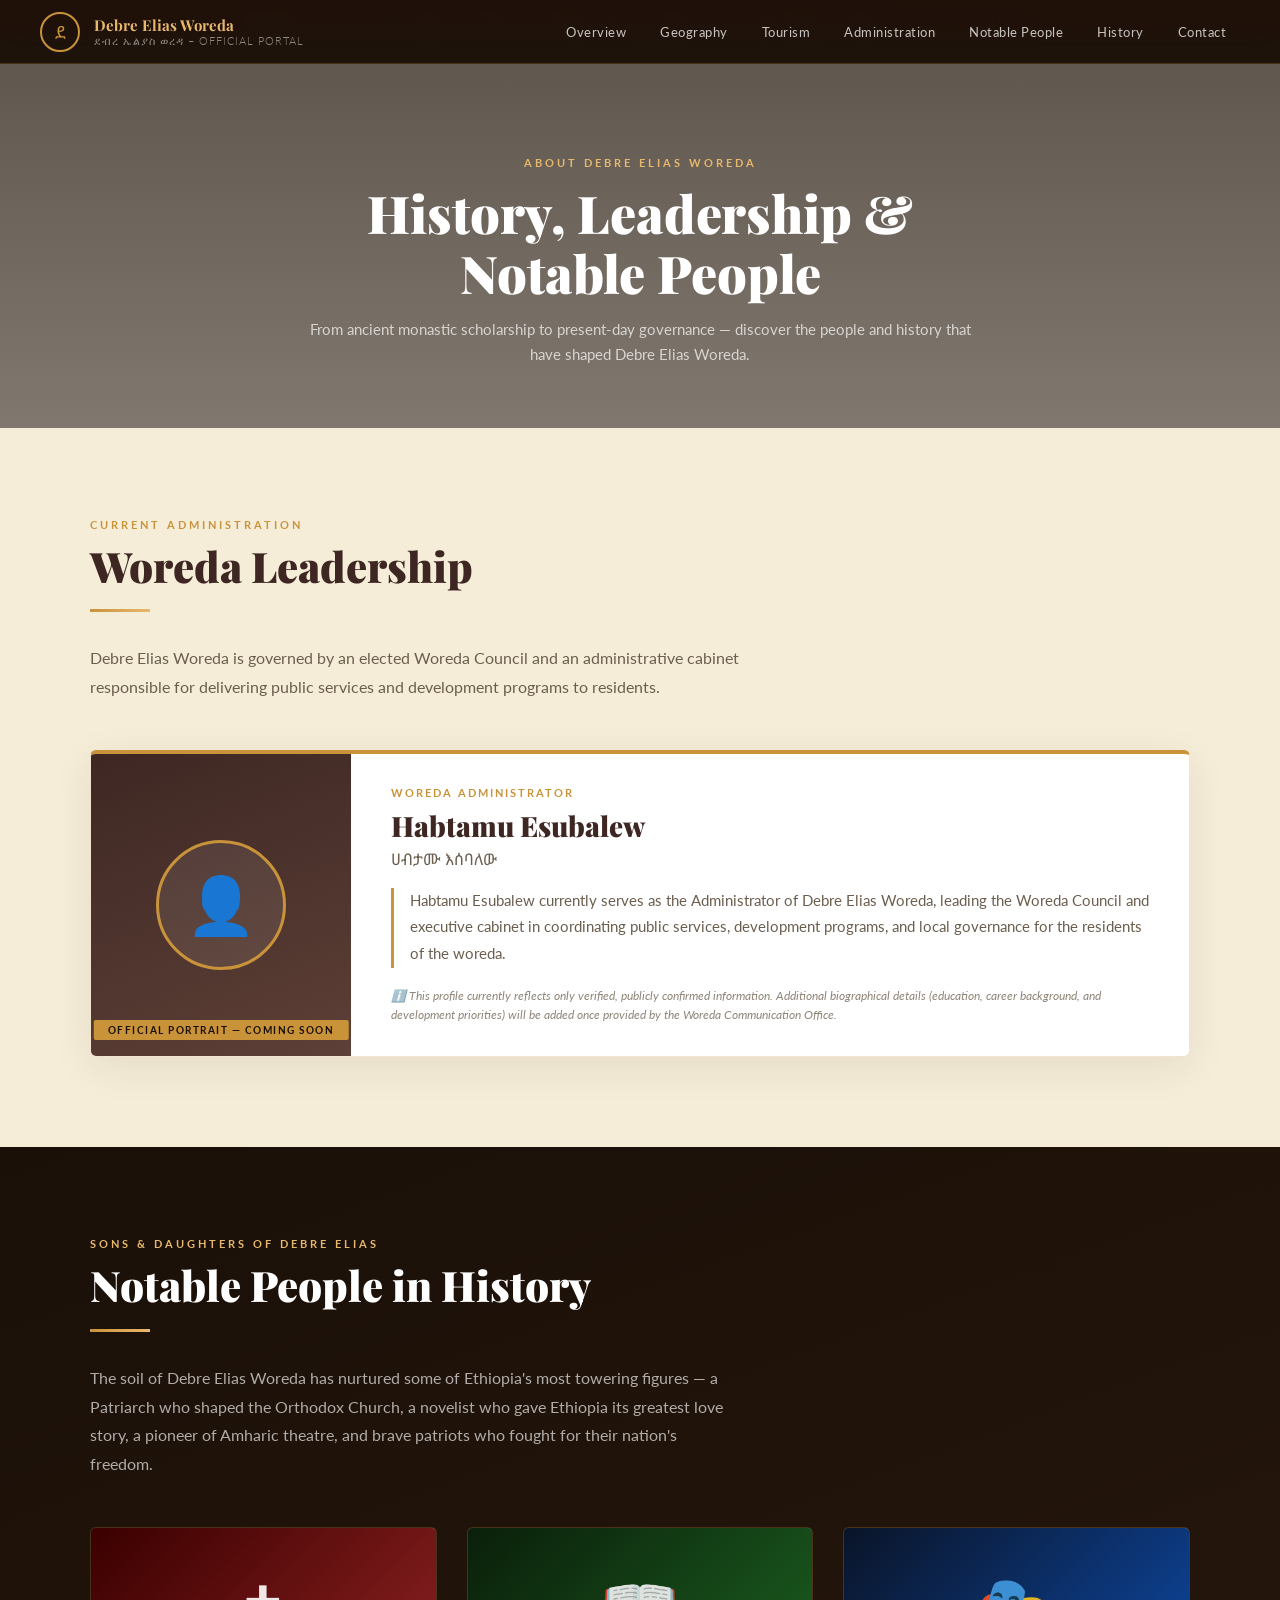
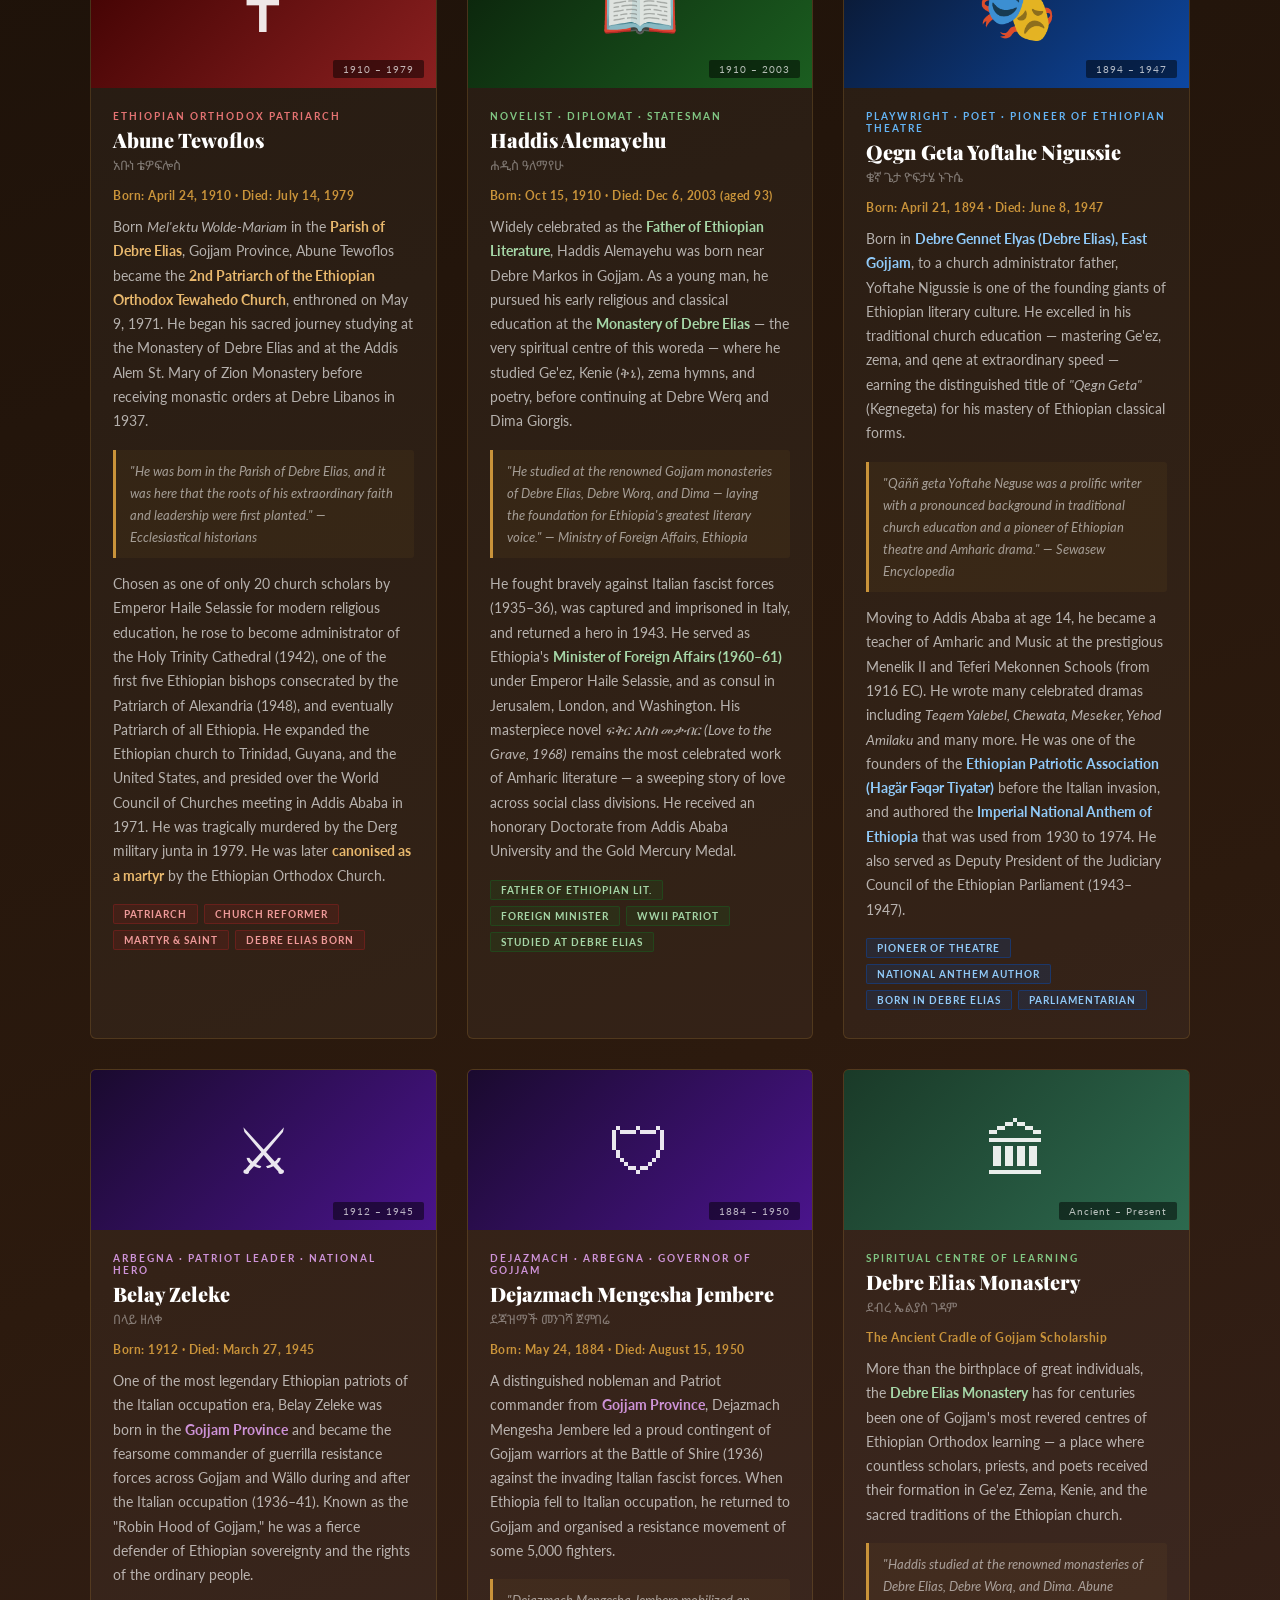
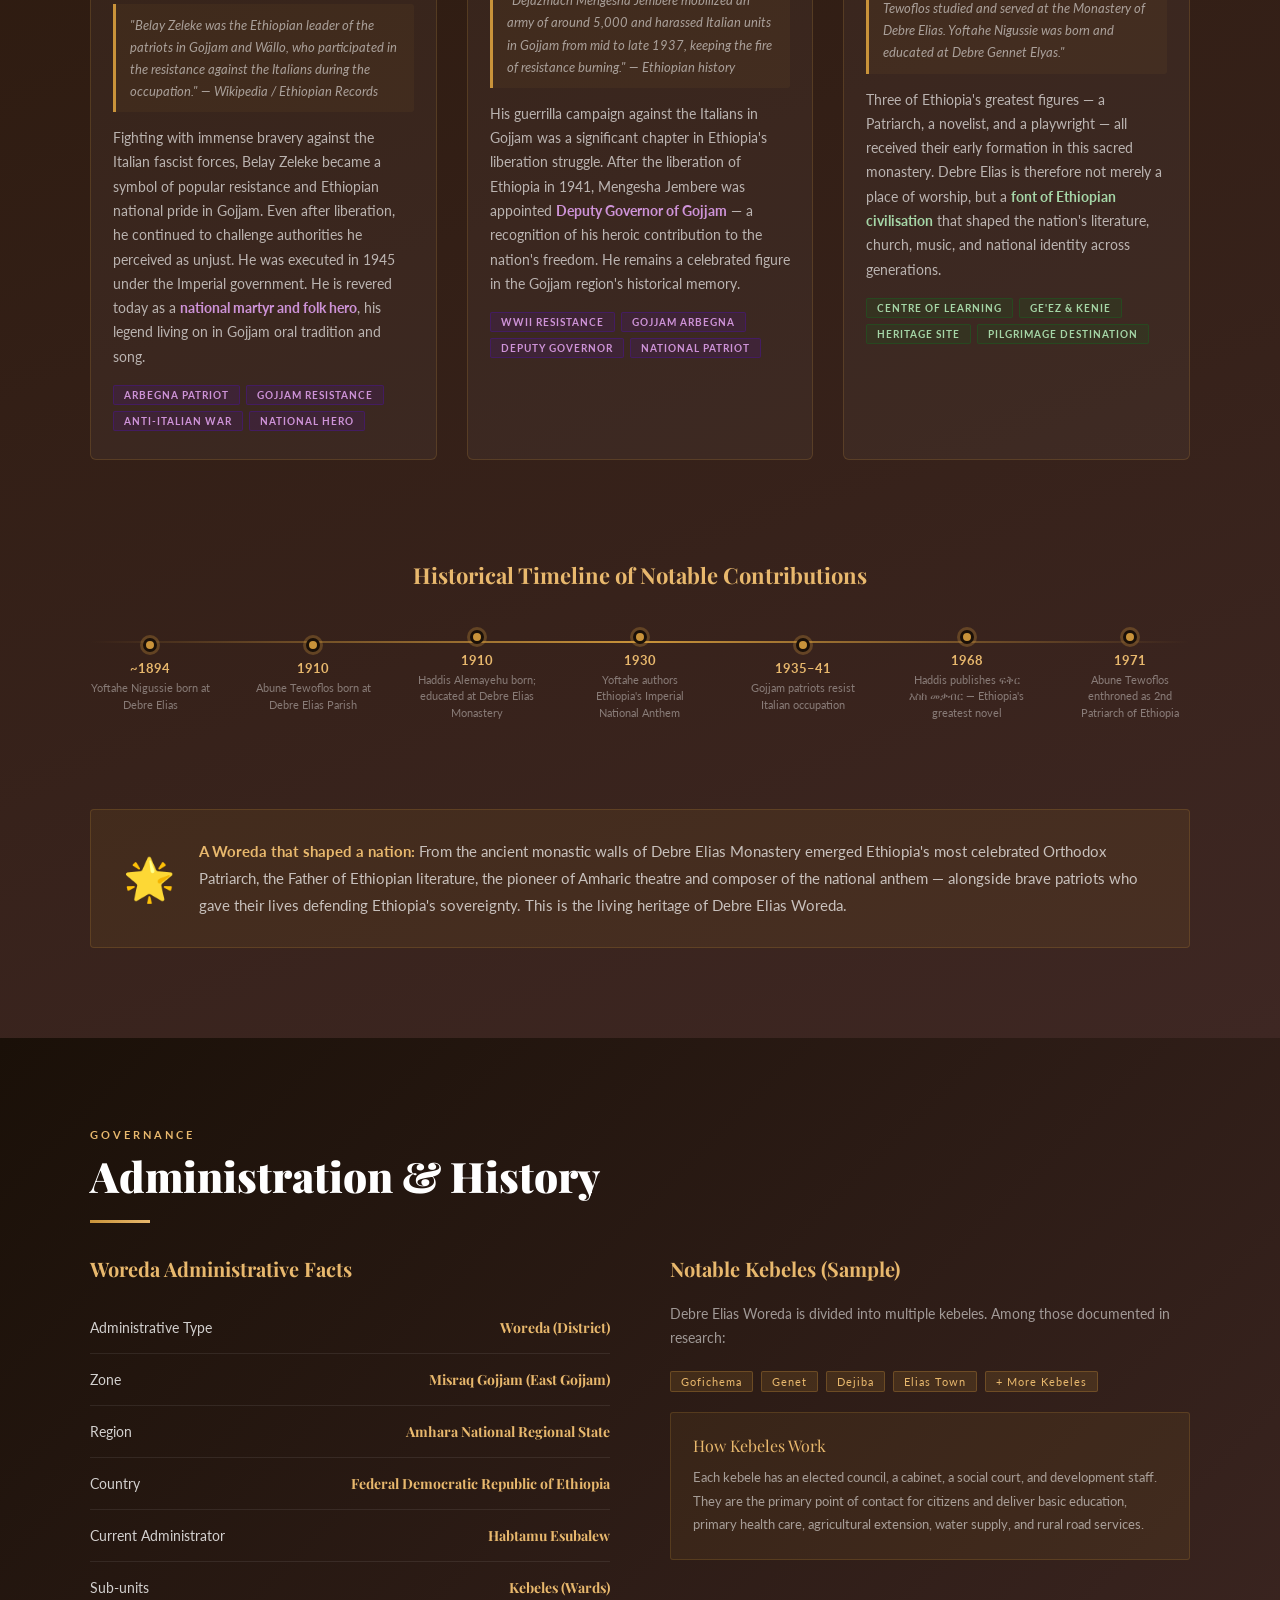
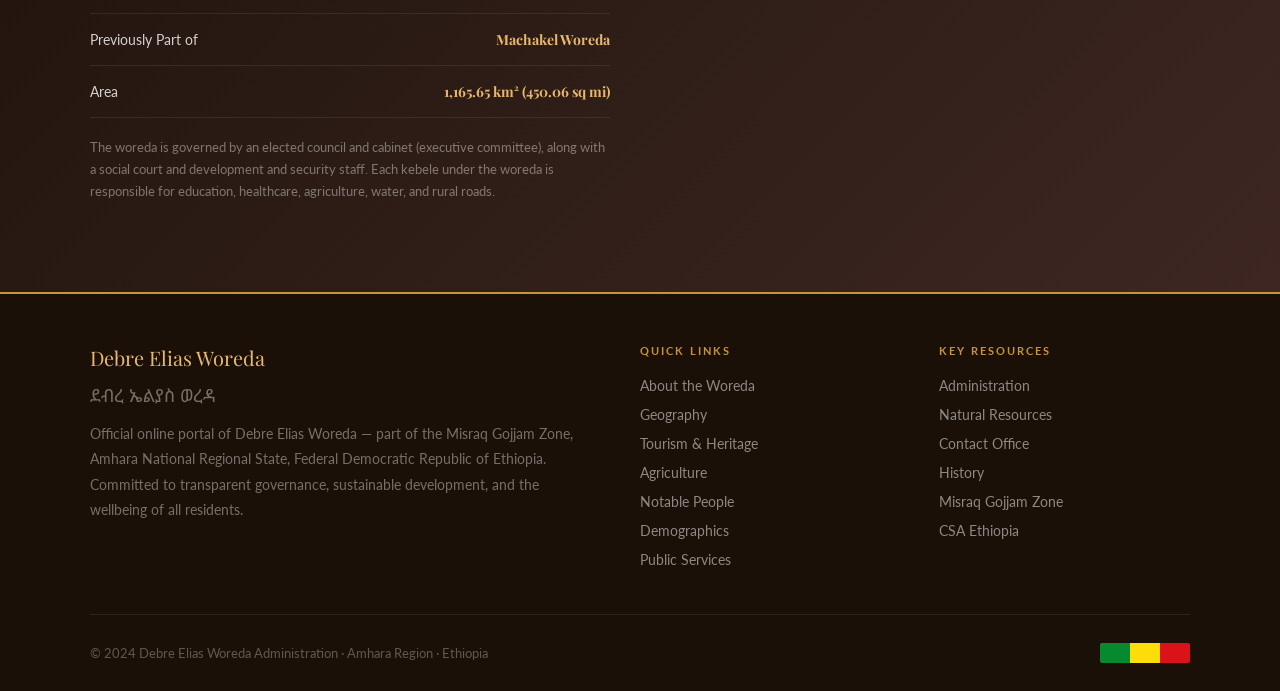
==== about.html @ 874c1f0a "Add files via upload" ====
<!DOCTYPE html>
<html lang="en">
<head>
  <meta charset="UTF-8" />
  <meta name="viewport" content="width=device-width, initial-scale=1.0"/>
  <title>About & History | Debre Elias Woreda</title>
  <meta name="description" content="History, notable people, and current administration of Debre Elias Woreda, Misraq Gojjam Zone, Amhara Region, Ethiopia." />
  <link rel="icon" href="images/logo.svg" type="image/svg+xml" />
  <link rel="preconnect" href="https://fonts.googleapis.com"/>
  <link rel="preconnect" href="https://fonts.gstatic.com" crossorigin/>
  <link href="https://fonts.googleapis.com/css2?family=Playfair+Display:ital,wght@0,400;0,700;0,900;1,400&family=Lato:wght@300;400;700&family=Noto+Sans+Ethiopic:wght@400;700&display=swap" rel="stylesheet"/>
  <link rel="stylesheet" href="style.css" />
</head>
<body>

<!-- ANNOUNCEMENT -->
<div class="announce">
  📢 Welcome to the official website of Debre Elias Woreda, Misraq Gojjam Zone, Amhara Region, Ethiopia &nbsp;|&nbsp;
  <a href="index.html#contact">Contact the Office →</a>
</div>

<!-- NAVBAR -->
<nav>
  <a href="index.html" class="nav-brand" style="text-decoration:none;">
    <div class="nav-emblem">ደ</div>
    <div class="nav-title">
      Debre Elias Woreda
      <span>ደብረ ኤልያስ ወረዳ – Official Portal</span>
    </div>
  </a>
  <div class="nav-links">
    <a href="index.html#overview">Overview</a>
    <a href="index.html#geography">Geography</a>
    <a href="index.html#tourism">Tourism</a>
    <a href="#leadership" class="active">Administration</a>
    <a href="#notable">Notable People</a>
    <a href="#history">History</a>
    <a href="index.html#contact">Contact</a>
  </div>
  <button class="nav-mobile-toggle" aria-label="Toggle menu">☰</button>
</nav>
<div class="mobile-nav">
  <a href="index.html#overview">Overview</a>
  <a href="index.html#geography">Geography</a>
  <a href="index.html#tourism">Tourism</a>
  <a href="#leadership">Administration</a>
  <a href="#notable">Notable People</a>
  <a href="#history">History</a>
  <a href="index.html#services">Services</a>
  <a href="index.html#contact">Contact</a>
  <a href="index.html">← Back to Home</a>
</div>

<!-- PAGE HERO -->
<section class="page-hero">
  <div class="page-hero-inner">
    <div class="page-hero-label">About Debre Elias Woreda</div>
    <h1 class="page-hero-title">History, Leadership & Notable People</h1>
    <p class="page-hero-sub">
      From ancient monastic scholarship to present-day governance — discover the people
      and history that have shaped Debre Elias Woreda.
    </p>
  </div>
</section>

<!-- CURRENT LEADERSHIP -->
<section id="leadership">
  <div class="section-inner">
    <p class="section-label">Current Administration</p>
    <h2 class="section-title">Woreda Leadership</h2>
    <div class="divider"></div>
    <p class="section-intro">
      Debre Elias Woreda is governed by an elected Woreda Council and an administrative
      cabinet responsible for delivering public services and development programs to residents.
    </p>

    <div class="leader-card fade-in">
      <div class="leader-photo">
        <div class="leader-photo-icon">👤</div>
        <div class="leader-photo-badge">Official Portrait — Coming Soon</div>
      </div>
      <div class="leader-info">
        <div class="leader-title-tag">Woreda Administrator</div>
        <div class="leader-name">Habtamu Esubalew</div>
        <div class="leader-amharic">ሀብታሙ እሰባለው</div>
        <p class="leader-msg">
          Habtamu Esubalew currently serves as the Administrator of Debre Elias Woreda,
          leading the Woreda Council and executive cabinet in coordinating public services,
          development programs, and local governance for the residents of the woreda.
        </p>
        <p class="leader-note">
          ℹ️ This profile currently reflects only verified, publicly confirmed information.
          Additional biographical details (education, career background, and development priorities)
          will be added once provided by the Woreda Communication Office.
        </p>
      </div>
    </div>
  </div>
</section>

<!-- NOTABLE PEOPLE -->
<section id="notable" class="pattern-bg">
  <div class="section-inner">
    <p class="section-label" style="color:var(--gold-light)">Sons & Daughters of Debre Elias</p>
    <h2 class="section-title light">Notable People in History</h2>
    <div class="divider"></div>
    <p class="section-intro notable-intro">
      The soil of Debre Elias Woreda has nurtured some of Ethiopia's most towering figures —
      a Patriarch who shaped the Orthodox Church, a novelist who gave Ethiopia its greatest love story,
      a pioneer of Amharic theatre, and brave patriots who fought for their nation's freedom.
    </p>

    <div class="people-grid fade-in">

      <!-- 1. ABUNE TEWOFLOS -->
      <div class="person-card patriarch">
        <div class="person-avatar patriarch">
          <div class="person-icon">✝</div>
          <div class="person-era">1910 – 1979</div>
        </div>
        <div class="person-body">
          <div class="person-role patriarch">Ethiopian Orthodox Patriarch</div>
          <div class="person-name">Abune Tewoflos</div>
          <div class="person-amharic">አቡነ ቴዎፍሎስ</div>
          <div class="person-dates">Born: April 24, 1910 · Died: July 14, 1979</div>
          <p class="person-bio">
            Born <em>Mel'ektu Wolde-Mariam</em> in the <strong style="color:var(--gold-light)">Parish of Debre Elias</strong>, Gojjam Province,
            Abune Tewoflos became the <strong style="color:var(--gold-light)">2nd Patriarch of the Ethiopian Orthodox Tewahedo Church</strong>,
            enthroned on May 9, 1971. He began his sacred journey studying at the Monastery of Debre Elias
            and at the Addis Alem St. Mary of Zion Monastery before receiving monastic orders at Debre Libanos in 1937.
          </p>
          <div class="person-quote">
            "He was born in the Parish of Debre Elias, and it was here that the roots of his
            extraordinary faith and leadership were first planted." — Ecclesiastical historians
          </div>
          <p class="person-bio">
            Chosen as one of only 20 church scholars by Emperor Haile Selassie for modern religious education,
            he rose to become administrator of the Holy Trinity Cathedral (1942), one of the first five Ethiopian
            bishops consecrated by the Patriarch of Alexandria (1948), and eventually Patriarch of all Ethiopia.
            He expanded the Ethiopian church to Trinidad, Guyana, and the United States, and presided over the
            World Council of Churches meeting in Addis Ababa in 1971. He was tragically murdered by the Derg
            military junta in 1979. He was later <strong style="color:var(--gold-light)">canonised as a martyr</strong> by the Ethiopian Orthodox Church.
          </p>
          <div class="person-tags">
            <span class="person-tag patriarch">Patriarch</span>
            <span class="person-tag patriarch">Church Reformer</span>
            <span class="person-tag patriarch">Martyr & Saint</span>
            <span class="person-tag patriarch">Debre Elias Born</span>
          </div>
        </div>
      </div>

      <!-- 2. HADDIS ALEMAYEHU -->
      <div class="person-card author">
        <div class="person-avatar author">
          <div class="person-icon">📖</div>
          <div class="person-era">1910 – 2003</div>
        </div>
        <div class="person-body">
          <div class="person-role author">Novelist · Diplomat · Statesman</div>
          <div class="person-name">Haddis Alemayehu</div>
          <div class="person-amharic">ሐዲስ ዓለማየሁ</div>
          <div class="person-dates">Born: Oct 15, 1910 · Died: Dec 6, 2003 (aged 93)</div>
          <p class="person-bio">
            Widely celebrated as the <strong style="color:#A5D6A7">Father of Ethiopian Literature</strong>, Haddis Alemayehu
            was born near Debre Markos in Gojjam. As a young man, he pursued his early religious
            and classical education at the <strong style="color:#A5D6A7">Monastery of Debre Elias</strong> — the very spiritual
            centre of this woreda — where he studied Ge'ez, Kenie (ቅኔ), zema hymns, and poetry,
            before continuing at Debre Werq and Dima Giorgis.
          </p>
          <div class="person-quote">
            "He studied at the renowned Gojjam monasteries of Debre Elias, Debre Worq, and Dima —
            laying the foundation for Ethiopia's greatest literary voice." — Ministry of Foreign Affairs, Ethiopia
          </div>
          <p class="person-bio">
            He fought bravely against Italian fascist forces (1935–36), was captured and imprisoned
            in Italy, and returned a hero in 1943. He served as Ethiopia's <strong style="color:#A5D6A7">Minister of Foreign Affairs
            (1960–61)</strong> under Emperor Haile Selassie, and as consul in Jerusalem, London, and Washington.
            His masterpiece novel <em>ፍቅር እስከ መቃብር (Love to the Grave, 1968)</em> remains the most
            celebrated work of Amharic literature — a sweeping story of love across social class divisions.
            He received an honorary Doctorate from Addis Ababa University and the Gold Mercury Medal.
          </p>
          <div class="person-tags">
            <span class="person-tag author">Father of Ethiopian Lit.</span>
            <span class="person-tag author">Foreign Minister</span>
            <span class="person-tag author">WWII Patriot</span>
            <span class="person-tag author">Studied at Debre Elias</span>
          </div>
        </div>
      </div>

      <!-- 3. QEGN GETA YOFTAHE NIGUSSIE -->
      <div class="person-card poet">
        <div class="person-avatar poet">
          <div class="person-icon">🎭</div>
          <div class="person-era">1894 – 1947</div>
        </div>
        <div class="person-body">
          <div class="person-role poet">Playwright · Poet · Pioneer of Ethiopian Theatre</div>
          <div class="person-name">Qegn Geta Yoftahe Nigussie</div>
          <div class="person-amharic">ቄኛ ጌታ ዮፍታሄ ኑጉሴ</div>
          <div class="person-dates">Born: April 21, 1894 · Died: June 8, 1947</div>
          <p class="person-bio">
            Born in <strong style="color:#90CAF9">Debre Gennet Elyas (Debre Elias), East Gojjam</strong>, to a church
            administrator father, Yoftahe Nigussie is one of the founding giants of Ethiopian literary culture.
            He excelled in his traditional church education — mastering Ge'ez, zema, and qene at
            extraordinary speed — earning the distinguished title of <em>"Qegn Geta"</em> (Kegnegeta)
            for his mastery of Ethiopian classical forms.
          </p>
          <div class="person-quote">
            "Qäññ geta Yoftahe Neguse was a prolific writer with a pronounced background in traditional
            church education and a pioneer of Ethiopian theatre and Amharic drama." — Sewasew Encyclopedia
          </div>
          <p class="person-bio">
            Moving to Addis Ababa at age 14, he became a teacher of Amharic and Music at the prestigious
            Menelik II and Teferi Mekonnen Schools (from 1916 EC). He wrote many celebrated dramas
            including <em>Teqem Yalebel, Chewata, Meseker, Yehod Amilaku</em> and many more. He was one
            of the founders of the <strong style="color:#90CAF9">Ethiopian Patriotic Association (Hagär Fəqər Tiyatər)</strong>
            before the Italian invasion, and authored the <strong style="color:#90CAF9">Imperial National Anthem of Ethiopia</strong>
            that was used from 1930 to 1974. He also served as Deputy President of the Judiciary Council
            of the Ethiopian Parliament (1943–1947).
          </p>
          <div class="person-tags">
            <span class="person-tag poet">Pioneer of Theatre</span>
            <span class="person-tag poet">National Anthem Author</span>
            <span class="person-tag poet">Born in Debre Elias</span>
            <span class="person-tag poet">Parliamentarian</span>
          </div>
        </div>
      </div>

      <!-- 4. BELAY ZELEKE -->
      <div class="person-card patriot">
        <div class="person-avatar patriot">
          <div class="person-icon">⚔</div>
          <div class="person-era">1912 – 1945</div>
        </div>
        <div class="person-body">
          <div class="person-role patriot">Arbegna · Patriot Leader · National Hero</div>
          <div class="person-name">Belay Zeleke</div>
          <div class="person-amharic">በላይ ዘለቀ</div>
          <div class="person-dates">Born: 1912 · Died: March 27, 1945</div>
          <p class="person-bio">
            One of the most legendary Ethiopian patriots of the Italian occupation era, Belay Zeleke
            was born in the <strong style="color:#CE93D8">Gojjam Province</strong> and became the fearsome commander of guerrilla
            resistance forces across Gojjam and Wällo during and after the Italian occupation (1936–41).
            Known as the "Robin Hood of Gojjam," he was a fierce defender of Ethiopian sovereignty
            and the rights of the ordinary people.
          </p>
          <div class="person-quote">
            "Belay Zeleke was the Ethiopian leader of the patriots in Gojjam and Wällo, who participated
            in the resistance against the Italians during the occupation." — Wikipedia / Ethiopian Records
          </div>
          <p class="person-bio">
            Fighting with immense bravery against the Italian fascist forces, Belay Zeleke became
            a symbol of popular resistance and Ethiopian national pride in Gojjam. Even after liberation,
            he continued to challenge authorities he perceived as unjust. He was executed in 1945 under
            the Imperial government. He is revered today as a <strong style="color:#CE93D8">national martyr and folk hero</strong>,
            his legend living on in Gojjam oral tradition and song.
          </p>
          <div class="person-tags">
            <span class="person-tag patriot">Arbegna Patriot</span>
            <span class="person-tag patriot">Gojjam Resistance</span>
            <span class="person-tag patriot">Anti-Italian War</span>
            <span class="person-tag patriot">National Hero</span>
          </div>
        </div>
      </div>

      <!-- 5. DEJAZMACH MENGESHA JEMBERE -->
      <div class="person-card patriot">
        <div class="person-avatar patriot">
          <div class="person-icon">🛡</div>
          <div class="person-era">1884 – 1950</div>
        </div>
        <div class="person-body">
          <div class="person-role patriot">Dejazmach · Arbegna · Governor of Gojjam</div>
          <div class="person-name">Dejazmach Mengesha Jembere</div>
          <div class="person-amharic">ደጃዝማች መንገሻ ጀምበሬ</div>
          <div class="person-dates">Born: May 24, 1884 · Died: August 15, 1950</div>
          <p class="person-bio">
            A distinguished nobleman and Patriot commander from <strong style="color:#CE93D8">Gojjam Province</strong>, Dejazmach
            Mengesha Jembere led a proud contingent of Gojjam warriors at the Battle of Shire (1936)
            against the invading Italian fascist forces. When Ethiopia fell to Italian occupation, he
            returned to Gojjam and organised a resistance movement of some 5,000 fighters.
          </p>
          <div class="person-quote">
            "Dejazmach Mengesha Jembere mobilized an army of around 5,000 and harassed Italian units
            in Gojjam from mid to late 1937, keeping the fire of resistance burning." — Ethiopian history
          </div>
          <p class="person-bio">
            His guerrilla campaign against the Italians in Gojjam was a significant chapter in Ethiopia's
            liberation struggle. After the liberation of Ethiopia in 1941, Mengesha Jembere was appointed
            <strong style="color:#CE93D8">Deputy Governor of Gojjam</strong> — a recognition of his heroic contribution to the nation's freedom.
            He remains a celebrated figure in the Gojjam region's historical memory.
          </p>
          <div class="person-tags">
            <span class="person-tag patriot">WWII Resistance</span>
            <span class="person-tag patriot">Gojjam Arbegna</span>
            <span class="person-tag patriot">Deputy Governor</span>
            <span class="person-tag patriot">National Patriot</span>
          </div>
        </div>
      </div>

      <!-- 6. THE DEBRE ELIAS MONASTERY SCHOLARS -->
      <div class="person-card author">
        <div class="person-avatar author" style="background:linear-gradient(135deg,#1a3a28,#2D6A4F);">
          <div class="person-icon">🏛</div>
          <div class="person-era">Ancient – Present</div>
        </div>
        <div class="person-body">
          <div class="person-role author">Spiritual Centre of Learning</div>
          <div class="person-name">Debre Elias Monastery</div>
          <div class="person-amharic">ደብረ ኤልያስ ገዳም</div>
          <div class="person-dates">The Ancient Cradle of Gojjam Scholarship</div>
          <p class="person-bio">
            More than the birthplace of great individuals, the <strong style="color:#A5D6A7">Debre Elias Monastery</strong>
            has for centuries been one of Gojjam's most revered centres of Ethiopian Orthodox learning —
            a place where countless scholars, priests, and poets received their formation in Ge'ez,
            Zema, Kenie, and the sacred traditions of the Ethiopian church.
          </p>
          <div class="person-quote">
            "Haddis studied at the renowned monasteries of Debre Elias, Debre Worq, and Dima.
            Abune Tewoflos studied and served at the Monastery of Debre Elias.
            Yoftahe Nigussie was born and educated at Debre Gennet Elyas."
          </div>
          <p class="person-bio">
            Three of Ethiopia's greatest figures — a Patriarch, a novelist, and a playwright — all
            received their early formation in this sacred monastery. Debre Elias is therefore not
            merely a place of worship, but a <strong style="color:#A5D6A7">font of Ethiopian civilisation</strong> that shaped
            the nation's literature, church, music, and national identity across generations.
          </p>
          <div class="person-tags">
            <span class="person-tag author">Centre of Learning</span>
            <span class="person-tag author">Ge'ez & Kenie</span>
            <span class="person-tag author">Heritage Site</span>
            <span class="person-tag author">Pilgrimage Destination</span>
          </div>
        </div>
      </div>

    </div>

    <!-- TIMELINE -->
    <div class="timeline-strip fade-in">
      <h3 style="font-family:'Playfair Display',serif;font-size:22px;color:var(--gold-light);margin-bottom:40px;text-align:center;">
        Historical Timeline of Notable Contributions
      </h3>
      <div class="timeline-line"></div>
      <div class="timeline-events">
        <div class="timeline-event">
          <div class="timeline-dot"></div>
          <div class="timeline-year">~1894</div>
          <div class="timeline-desc">Yoftahe Nigussie born at Debre Elias</div>
        </div>
        <div class="timeline-event">
          <div class="timeline-dot"></div>
          <div class="timeline-year">1910</div>
          <div class="timeline-desc">Abune Tewoflos born at Debre Elias Parish</div>
        </div>
        <div class="timeline-event">
          <div class="timeline-dot"></div>
          <div class="timeline-year">1910</div>
          <div class="timeline-desc">Haddis Alemayehu born; educated at Debre Elias Monastery</div>
        </div>
        <div class="timeline-event">
          <div class="timeline-dot"></div>
          <div class="timeline-year">1930</div>
          <div class="timeline-desc">Yoftahe authors Ethiopia's Imperial National Anthem</div>
        </div>
        <div class="timeline-event">
          <div class="timeline-dot"></div>
          <div class="timeline-year">1935–41</div>
          <div class="timeline-desc">Gojjam patriots resist Italian occupation</div>
        </div>
        <div class="timeline-event">
          <div class="timeline-dot"></div>
          <div class="timeline-year">1968</div>
          <div class="timeline-desc">Haddis publishes ፍቅር እስከ መቃብር — Ethiopia's greatest novel</div>
        </div>
        <div class="timeline-event">
          <div class="timeline-dot"></div>
          <div class="timeline-year">1971</div>
          <div class="timeline-desc">Abune Tewoflos enthroned as 2nd Patriarch of Ethiopia</div>
        </div>
      </div>
    </div>

    <!-- HERITAGE BANNER -->
    <div class="history-banner fade-in">
      <div class="history-banner-ico">🌟</div>
      <div class="history-banner-text">
        <strong>A Woreda that shaped a nation:</strong> From the ancient monastic walls of Debre Elias Monastery
        emerged Ethiopia's most celebrated Orthodox Patriarch, the Father of Ethiopian literature, the pioneer of
        Amharic theatre and composer of the national anthem — alongside brave patriots who gave their lives
        defending Ethiopia's sovereignty. This is the living heritage of Debre Elias Woreda.
      </div>
    </div>

  </div>
</section>

<!-- ADMINISTRATION / HISTORY -->
<section id="history" class="pattern-bg" style="background: linear-gradient(135deg, #1A1008 0%, #3E2723 100%); color:#fff;">
  <div class="section-inner">
    <p class="section-label" style="color:var(--gold-light)">Governance</p>
    <h2 class="section-title light">Administration & History</h2>
    <div class="divider"></div>
    <div class="admin-grid fade-in">
      <div>
        <h3 style="font-family:'Playfair Display',serif;font-size:20px;color:var(--gold-light);margin-bottom:20px;">Woreda Administrative Facts</h3>
        <ul class="admin-list">
          <li><span>Administrative Type</span><strong>Woreda (District)</strong></li>
          <li><span>Zone</span><strong>Misraq Gojjam (East Gojjam)</strong></li>
          <li><span>Region</span><strong>Amhara National Regional State</strong></li>
          <li><span>Country</span><strong>Federal Democratic Republic of Ethiopia</strong></li>
          <li><span>Current Administrator</span><strong>Habtamu Esubalew</strong></li>
          <li><span>Sub-units</span><strong>Kebeles (Wards)</strong></li>
          <li><span>Previously Part of</span><strong>Machakel Woreda</strong></li>
          <li><span>Area</span><strong>1,165.65 km² (450.06 sq mi)</strong></li>
        </ul>
        <p style="font-size:13px;color:rgba(255,255,255,.4);margin-top:18px;line-height:1.7;">
          The woreda is governed by an elected council and cabinet (executive committee), 
          along with a social court and development and security staff. Each kebele under 
          the woreda is responsible for education, healthcare, agriculture, water, and rural roads.
        </p>
      </div>
      <div>
        <h3 style="font-family:'Playfair Display',serif;font-size:20px;color:var(--gold-light);margin-bottom:20px;">Notable Kebeles (Sample)</h3>
        <p style="font-size:14px;color:rgba(255,255,255,.55);margin-bottom:18px;line-height:1.7;">
          Debre Elias Woreda is divided into multiple kebeles. Among those documented in research:
        </p>
        <div style="margin-bottom:20px;">
          <span class="kebele-tag">Gofichema</span>
          <span class="kebele-tag">Genet</span>
          <span class="kebele-tag">Dejiba</span>
          <span class="kebele-tag">Elias Town</span>
          <span class="kebele-tag">+ More Kebeles</span>
        </div>
        <div style="background:rgba(201,147,58,.08);border:1px solid rgba(201,147,58,.2);padding:22px;border-radius:3px;margin-top:20px;">
          <p style="color:var(--gold-light);font-family:'Playfair Display',serif;font-size:16px;margin-bottom:10px;">How Kebeles Work</p>
          <p style="font-size:13px;color:rgba(255,255,255,.55);line-height:1.8;">
            Each kebele has an elected council, a cabinet, a social court, and development staff.
            They are the primary point of contact for citizens and deliver basic education, primary 
            health care, agricultural extension, water supply, and rural road services.
          </p>
        </div>
      </div>
    </div>
  </div>
</section>

<!-- FOOTER -->
<footer>
  <div class="footer-inner">
    <div class="footer-top">
      <div>
        <div class="footer-brand-name">Debre Elias Woreda</div>
        <div class="footer-brand-amharic">ደብረ ኤልያስ ወረዳ</div>
        <p class="footer-about">
          Official online portal of Debre Elias Woreda — part of the Misraq Gojjam Zone,
          Amhara National Regional State, Federal Democratic Republic of Ethiopia.
          Committed to transparent governance, sustainable development, and the wellbeing
          of all residents.
        </p>
      </div>
      <div>
        <div class="footer-col-title">Quick Links</div>
        <ul class="footer-links">
          <li><a href="index.html#overview">About the Woreda</a></li>
          <li><a href="index.html#geography">Geography</a></li>
          <li><a href="index.html#tourism">Tourism & Heritage</a></li>
          <li><a href="index.html#agriculture">Agriculture</a></li>
          <li><a href="#notable">Notable People</a></li>
          <li><a href="index.html#demographics">Demographics</a></li>
          <li><a href="index.html#services">Public Services</a></li>
        </ul>
      </div>
      <div>
        <div class="footer-col-title">Key Resources</div>
        <ul class="footer-links">
          <li><a href="#leadership">Administration</a></li>
          <li><a href="index.html#minerals">Natural Resources</a></li>
          <li><a href="index.html#contact">Contact Office</a></li>
          <li><a href="#history">History</a></li>
          <li><a href="#">Misraq Gojjam Zone</a></li>
          <li><a href="#">CSA Ethiopia</a></li>
        </ul>
      </div>
    </div>
    <div class="footer-bottom">
      <div class="footer-copy">
        © 2024 Debre Elias Woreda Administration · Amhara Region · Ethiopia
      </div>
      <div class="footer-flag">
        <div class="flag-strip" style="background:#078930;"></div>
        <div class="flag-strip" style="background:#FCDD09;"></div>
        <div class="flag-strip" style="background:#DA121A;"></div>
      </div>
    </div>
  </div>
</footer>

<script src="script.js"></script>
</body>
</html>
---- style.css ----
/* ============================================================
   Debre Elias Woreda — Official Website Stylesheet
   style.css  |  Shared across index.html & about.html
   ============================================================ */

/* ─── CSS VARIABLES ─── */
:root {
  --gold:        #C9933A;
  --gold-light:  #E8B86D;
  --deep-red:    #8B2020;
  --green:       #2D6A4F;
  --green-light: #40916C;
  --earth:       #3E2723;
  --cream:       #FDF6EC;
  --off-white:   #F5EDD8;
  --dark:        #1A1008;
  --grey:        #6B5E4E;
  --border:      rgba(201,147,58,0.25);
}

/* ─── RESET & BASE ─── */
*, *::before, *::after { box-sizing: border-box; margin: 0; padding: 0; }
html { scroll-behavior: smooth; }
body {
  font-family: 'Lato', sans-serif;
  background: var(--cream);
  color: var(--dark);
  overflow-x: hidden;
}

/* ─── DECORATIVE PATTERN ─── */
.pattern-bg {
  background-image:
    repeating-linear-gradient(45deg,  rgba(201,147,58,.06) 0, rgba(201,147,58,.06) 1px, transparent 0, transparent 50%),
    repeating-linear-gradient(-45deg, rgba(201,147,58,.06) 0, rgba(201,147,58,.06) 1px, transparent 0, transparent 50%);
  background-size: 20px 20px;
}

/* ─── ANNOUNCEMENT BAR ─── */
.announce {
  background: var(--deep-red);
  color: #fff;
  text-align: center;
  padding: 10px 24px;
  font-size: 13px;
  letter-spacing: .5px;
}
.announce a { color: var(--gold-light); text-decoration: none; font-weight: 700; }

/* ─── NAVBAR ─── */
nav {
  position: fixed; top: 0; left: 0; right: 0; z-index: 100;
  background: rgba(26,16,8,.95);
  backdrop-filter: blur(12px);
  border-bottom: 1px solid var(--border);
  display: flex; align-items: center; justify-content: space-between;
  padding: 0 40px; height: 64px;
}
.nav-brand { display: flex; align-items: center; gap: 14px; }
.nav-emblem {
  width: 40px; height: 40px;
  border: 2px solid var(--gold);
  border-radius: 50%;
  display: flex; align-items: center; justify-content: center;
  font-size: 18px; color: var(--gold);
  font-family: 'Noto Sans Ethiopic', sans-serif;
  flex-shrink: 0;
  text-decoration: none;
}
.nav-logo-img { width: 38px; height: 38px; border-radius: 50%; object-fit: contain; }
.nav-title {
  font-family: 'Playfair Display', serif;
  font-size: 15px; font-weight: 700;
  color: var(--gold-light); line-height: 1.2;
  text-decoration: none;
}
.nav-title span {
  display: block; font-size: 11px;
  color: rgba(255,255,255,.5);
  font-family: 'Lato', sans-serif;
  font-weight: 300; letter-spacing: 1px; text-transform: uppercase;
}
.nav-links { display: flex; gap: 6px; }
.nav-links a {
  color: rgba(255,255,255,.75);
  text-decoration: none; font-size: 13px; letter-spacing: .5px;
  padding: 6px 14px; border-radius: 3px;
  transition: all .2s;
}
.nav-links a:hover,
.nav-links a.active { color: var(--gold-light); background: rgba(201,147,58,.1); }
.nav-mobile-toggle {
  display: none;
  background: none; border: none; cursor: pointer;
  color: var(--gold-light); font-size: 22px; padding: 8px;
}

/* ─── HERO ─── */
#hero {
  min-height: 100vh;
  background:
    linear-gradient(to bottom, rgba(26,16,8,.65) 0%, rgba(26,16,8,.4) 50%, rgba(26,16,8,.75) 100%),
    url('images/hero-bg.jpg') center/cover no-repeat;
  display: flex; align-items: center; justify-content: center;
  text-align: center; padding: 100px 24px 60px;
  position: relative;
}
.hero-inner { max-width: 780px; }
.hero-badge {
  display: inline-block;
  border: 1px solid var(--gold);
  color: var(--gold-light);
  font-size: 11px; letter-spacing: 3px; text-transform: uppercase;
  padding: 6px 18px; margin-bottom: 28px;
  font-family: 'Lato', sans-serif; font-weight: 700;
}
.hero-amharic {
  font-family: 'Noto Sans Ethiopic', sans-serif;
  font-size: clamp(36px, 6vw, 64px);
  color: #fff; line-height: 1.2; margin-bottom: 12px;
  text-shadow: 0 2px 20px rgba(0,0,0,.5);
}
.hero-english {
  font-family: 'Playfair Display', serif;
  font-size: clamp(24px, 4vw, 40px);
  color: var(--gold-light); font-weight: 700; margin-bottom: 20px;
}
.hero-tagline {
  font-size: 16px; color: rgba(255,255,255,.8);
  line-height: 1.7; max-width: 560px; margin: 0 auto 40px;
}
.hero-stats {
  display: flex; gap: 40px; justify-content: center; flex-wrap: wrap;
  margin-bottom: 40px;
}
.hero-stat { text-align: center; }
.hero-stat-num {
  font-size: 28px; font-weight: 700;
  color: var(--gold-light); font-family: 'Playfair Display', serif;
}
.hero-stat-label {
  font-size: 11px; color: rgba(255,255,255,.6);
  letter-spacing: 1.5px; text-transform: uppercase; margin-top: 2px;
}
.hero-cta { display: inline-flex; gap: 14px; flex-wrap: wrap; justify-content: center; }
.hero-scroll {
  position: absolute; bottom: 30px; left: 50%; transform: translateX(-50%);
  color: rgba(255,255,255,.4); font-size: 12px; letter-spacing: 2px;
  text-transform: uppercase; animation: bounce 2s infinite;
}
@keyframes bounce {
  0%,100% { transform: translateX(-50%) translateY(0);   }
  50%      { transform: translateX(-50%) translateY(6px); }
}

/* ─── PAGE HERO (inner pages) ─── */
.page-hero {
  min-height: 40vh;
  background:
    linear-gradient(to bottom, rgba(26,16,8,.7) 0%, rgba(26,16,8,.55) 100%),
    url('images/hero-bg.jpg') center/cover no-repeat;
  display: flex; align-items: center; justify-content: center;
  text-align: center; padding: 120px 24px 60px;
}
.page-hero-inner { max-width: 680px; }
.page-hero-label {
  font-size: 11px; letter-spacing: 3px; text-transform: uppercase;
  color: var(--gold-light); font-weight: 700; margin-bottom: 14px;
}
.page-hero-title {
  font-family: 'Playfair Display', serif;
  font-size: clamp(32px, 5vw, 52px); font-weight: 900;
  color: #fff; line-height: 1.15; margin-bottom: 14px;
}
.page-hero-sub {
  font-size: 15px; color: rgba(255,255,255,.7); line-height: 1.7;
}

/* ─── BUTTONS ─── */
.btn {
  padding: 13px 30px; font-size: 13px; letter-spacing: 1px;
  text-transform: uppercase; font-weight: 700; cursor: pointer;
  text-decoration: none; border-radius: 2px; transition: all .25s;
  display: inline-block;
}
.btn-primary { background: var(--gold); color: var(--dark); border: 2px solid var(--gold); }
.btn-primary:hover { background: var(--gold-light); border-color: var(--gold-light); }
.btn-outline { background: transparent; color: #fff; border: 2px solid rgba(255,255,255,.5); }
.btn-outline:hover { border-color: #fff; background: rgba(255,255,255,.08); }
.btn-gold-outline {
  background: transparent; color: var(--gold);
  border: 2px solid var(--gold);
}
.btn-gold-outline:hover { background: var(--gold); color: var(--dark); }

/* ─── SECTION COMMONS ─── */
section { padding: 90px 24px; }
.section-inner { max-width: 1100px; margin: 0 auto; }
.section-label {
  font-size: 11px; letter-spacing: 3px; text-transform: uppercase;
  color: var(--gold); font-weight: 700; margin-bottom: 10px;
}
.section-title {
  font-family: 'Playfair Display', serif;
  font-size: clamp(28px, 4vw, 42px); font-weight: 900;
  color: var(--earth); line-height: 1.2; margin-bottom: 18px;
}
.section-title.light { color: #fff; }
.section-intro {
  font-size: 16px; line-height: 1.8; color: var(--grey);
  max-width: 650px; margin-bottom: 48px;
}
.divider {
  width: 60px; height: 3px;
  background: linear-gradient(90deg, var(--gold), var(--gold-light));
  margin: 16px 0 32px;
}

/* ─── OVERVIEW ─── */
#overview { background: var(--cream); }
.overview-grid { display: grid; grid-template-columns: 1fr 1fr; gap: 60px; align-items: center; }
.overview-img {
  border-radius: 4px; overflow: hidden;
  box-shadow: 12px 12px 0 var(--gold);
  position: relative;
}
.overview-img img { width: 100%; display: block; }
.overview-img-caption {
  position: absolute; bottom: 0; left: 0; right: 0;
  background: rgba(26,16,8,.75); color: rgba(255,255,255,.8);
  font-size: 12px; padding: 8px 14px; letter-spacing: .5px;
}
.info-cards { display: grid; grid-template-columns: 1fr 1fr; gap: 18px; margin-top: 32px; }
.info-card {
  background: var(--off-white); border: 1px solid var(--border);
  border-left: 4px solid var(--gold); padding: 18px 20px; border-radius: 2px;
}
.info-card-label {
  font-size: 10px; letter-spacing: 2px; text-transform: uppercase;
  color: var(--grey); margin-bottom: 4px;
}
.info-card-val {
  font-size: 16px; font-weight: 700;
  color: var(--earth); font-family: 'Playfair Display', serif;
}

/* ─── FACTS STRIP ─── */
#facts-strip { background: var(--earth); padding: 50px 24px; }
.facts-grid {
  max-width: 1100px; margin: 0 auto;
  display: grid; grid-template-columns: repeat(4, 1fr); gap: 2px;
}
.fact-box {
  text-align: center; padding: 36px 20px;
  border-right: 1px solid rgba(201,147,58,.2);
}
.fact-box:last-child { border-right: none; }
.fact-num { font-family: 'Playfair Display', serif; font-size: 42px; font-weight: 900; color: var(--gold-light); }
.fact-unit { font-size: 18px; color: var(--gold); }
.fact-desc { font-size: 13px; color: rgba(255,255,255,.55); letter-spacing: 1px; text-transform: uppercase; margin-top: 6px; }

/* ─── GEOGRAPHY ─── */
#geography { background: var(--off-white); }
.geo-grid { display: grid; grid-template-columns: 1fr 1fr; gap: 48px; align-items: start; }
.geo-map {
  background: #1a3a2a; border-radius: 4px; padding: 32px;
  position: relative; overflow: hidden;
}
.geo-map-title { color: var(--gold-light); font-family: 'Playfair Display', serif; font-size: 20px; margin-bottom: 20px; }
.border-item {
  display: flex; align-items: center; gap: 12px;
  padding: 14px 0; border-bottom: 1px solid rgba(255,255,255,.08);
  color: rgba(255,255,255,.8); font-size: 14px;
}
.border-arrow {
  width: 32px; height: 32px;
  background: rgba(201,147,58,.2); border: 1px solid rgba(201,147,58,.4);
  border-radius: 50%; display: flex; align-items: center; justify-content: center;
  font-size: 16px; flex-shrink: 0;
}
.geo-facts { list-style: none; }
.geo-facts li {
  padding: 16px 0; border-bottom: 1px solid var(--border);
  display: flex; gap: 14px; font-size: 15px; line-height: 1.6;
}
.geo-facts li::before { content: '◆'; color: var(--gold); flex-shrink: 0; margin-top: 2px; font-size: 10px; }

/* ─── TOURISM ─── */
#tourism { background: var(--cream); }
.tourism-grid { display: grid; grid-template-columns: repeat(3, 1fr); gap: 28px; }
.tourism-card {
  background: #fff; border: 1px solid var(--border);
  border-radius: 4px; overflow: hidden;
  transition: transform .25s, box-shadow .25s;
}
.tourism-card:hover { transform: translateY(-6px); box-shadow: 0 16px 40px rgba(62,39,35,.15); }
.tourism-icon {
  height: 120px; display: flex; align-items: center; justify-content: center; font-size: 52px;
}
.tourism-icon.church { background: linear-gradient(135deg, #3E2723, #6D4C41); }
.tourism-icon.nature { background: linear-gradient(135deg, #1B5E20, #33691E); }
.tourism-icon.water  { background: linear-gradient(135deg, #01579B, #0277BD); }
.tourism-icon.hist   { background: linear-gradient(135deg, #4A148C, #6A1B9A); }
.tourism-icon.mine   { background: linear-gradient(135deg, #37474F, #546E7A); }
.tourism-icon.pillar { background: linear-gradient(135deg, #BF360C, #D84315); }
.tourism-body { padding: 22px 22px 28px; }
.tourism-name { font-family: 'Playfair Display', serif; font-size: 18px; font-weight: 700; color: var(--earth); margin-bottom: 8px; }
.tourism-desc { font-size: 14px; color: var(--grey); line-height: 1.7; }

/* ─── AGRICULTURE ─── */
#agriculture { background: var(--green); color: #fff; }
.agri-grid { display: grid; grid-template-columns: 1fr 1fr; gap: 60px; align-items: center; }
.agri-text .section-intro { color: rgba(255,255,255,.75); }
.crop-list {
  list-style: none; display: grid; grid-template-columns: 1fr 1fr; gap: 14px; margin-top: 32px;
}
.crop-list li {
  background: rgba(255,255,255,.08); border: 1px solid rgba(255,255,255,.15);
  padding: 16px 18px; border-radius: 3px; font-size: 14px; font-weight: 700;
  display: flex; align-items: center; gap: 10px;
}
.crop-list li span { font-size: 22px; }
.agri-stats { display: grid; grid-template-columns: 1fr 1fr; gap: 20px; }
.agri-stat-box {
  background: rgba(255,255,255,.08); border: 1px solid rgba(255,255,255,.15);
  border-top: 3px solid var(--gold); padding: 24px 20px; border-radius: 3px; text-align: center;
}
.agri-stat-num { font-family: 'Playfair Display', serif; font-size: 32px; font-weight: 900; color: var(--gold-light); }
.agri-stat-desc { font-size: 12px; color: rgba(255,255,255,.6); letter-spacing: 1px; text-transform: uppercase; margin-top: 6px; }

/* ─── MINERALS ─── */
#minerals { background: var(--off-white); }
.minerals-grid { display: grid; grid-template-columns: repeat(3, 1fr); gap: 24px; }
.mineral-card {
  background: #fff; border: 1px solid var(--border); border-bottom: 4px solid var(--gold);
  padding: 28px 24px; border-radius: 4px; text-align: center;
}
.mineral-icon { font-size: 40px; margin-bottom: 12px; }
.mineral-name { font-family: 'Playfair Display', serif; font-size: 18px; font-weight: 700; color: var(--earth); margin-bottom: 6px; }
.mineral-info { font-size: 13px; color: var(--grey); line-height: 1.6; }

/* ─── DEMOGRAPHICS ─── */
#demographics { background: var(--earth); color: #fff; }
.demo-grid { display: grid; grid-template-columns: 1fr 1.4fr; gap: 60px; align-items: start; }
.bar-row { margin-bottom: 20px; }
.bar-label { font-size: 13px; color: rgba(255,255,255,.65); margin-bottom: 6px; letter-spacing: .5px; }
.bar-track { background: rgba(255,255,255,.08); height: 10px; border-radius: 5px; overflow: hidden; }
.bar-fill {
  height: 100%; border-radius: 5px;
  background: linear-gradient(90deg, var(--gold), var(--gold-light));
  transition: width 1.2s ease;
}
.demo-cards { display: grid; grid-template-columns: 1fr 1fr; gap: 18px; }
.demo-card {
  background: rgba(255,255,255,.05); border: 1px solid rgba(201,147,58,.2);
  padding: 24px 20px; border-radius: 3px;
}
.demo-card-ico { font-size: 28px; margin-bottom: 10px; }
.demo-card-num { font-family: 'Playfair Display', serif; font-size: 26px; font-weight: 900; color: var(--gold-light); }
.demo-card-desc { font-size: 12px; color: rgba(255,255,255,.5); letter-spacing: 1px; text-transform: uppercase; margin-top: 4px; }

/* ─── SERVICES ─── */
#services { background: var(--cream); }
.services-grid { display: grid; grid-template-columns: repeat(4, 1fr); gap: 24px; }
.service-card {
  background: #fff; border: 1px solid var(--border);
  border-radius: 4px; padding: 30px 22px; text-align: center; transition: all .25s;
}
.service-card:hover { background: var(--gold); }
.service-card:hover .service-title { color: #fff; }
.service-card:hover .service-desc  { color: rgba(255,255,255,.8); }
.service-ico   { font-size: 38px; margin-bottom: 14px; }
.service-title { font-family: 'Playfair Display', serif; font-size: 16px; font-weight: 700; color: var(--earth); margin-bottom: 8px; }
.service-desc  { font-size: 13px; color: var(--grey); line-height: 1.6; }

/* ─── NOTABLE PEOPLE ─── */
#notable { background: linear-gradient(160deg, #1A1008 0%, #2C1A0E 50%, #3E2723 100%); color: #fff; }
.notable-intro { color: rgba(255,255,255,.65); }
.people-grid { display: grid; grid-template-columns: repeat(3, 1fr); gap: 30px; margin-top: 10px; }
.person-card {
  background: rgba(255,255,255,.04); border: 1px solid rgba(201,147,58,.2);
  border-radius: 6px; overflow: hidden;
  transition: transform .3s, box-shadow .3s, border-color .3s;
  position: relative;
}
.person-card:hover { transform: translateY(-8px); box-shadow: 0 24px 60px rgba(0,0,0,.5); border-color: rgba(201,147,58,.6); }
.person-card::before { content: ''; position: absolute; top: 0; left: 0; right: 0; height: 3px; }
.person-card.patriarch::before { background: linear-gradient(90deg, #8B2020, #C9933A); }
.person-card.author::before    { background: linear-gradient(90deg, #1B5E20, #4CAF50); }
.person-card.poet::before      { background: linear-gradient(90deg, #0D47A1, #42A5F5); }
.person-card.patriot::before   { background: linear-gradient(90deg, #4A148C, #9C27B0); }
.person-avatar {
  width: 100%; height: 160px;
  display: flex; align-items: center; justify-content: center;
  position: relative; overflow: hidden;
}
.person-avatar.patriarch { background: linear-gradient(135deg, #3B0000, #8B2020); }
.person-avatar.author    { background: linear-gradient(135deg, #0A1F0A, #1B5E20); }
.person-avatar.poet      { background: linear-gradient(135deg, #0A1428, #0D47A1); }
.person-avatar.patriot   { background: linear-gradient(135deg, #1A0A2E, #4A148C); }
.person-icon { font-size: 64px; opacity: .9; }
.person-era {
  position: absolute; bottom: 10px; right: 12px;
  background: rgba(0,0,0,.5); color: rgba(255,255,255,.7);
  font-size: 10px; letter-spacing: 1px; padding: 3px 10px; border-radius: 2px;
}
.person-body { padding: 22px 22px 28px; }
.person-role { font-size: 10px; letter-spacing: 2px; text-transform: uppercase; margin-bottom: 6px; font-weight: 700; }
.person-role.patriarch { color: #E57373; }
.person-role.author    { color: #81C784; }
.person-role.poet      { color: #64B5F6; }
.person-role.patriot   { color: #CE93D8; }
.person-name { font-family: 'Playfair Display', serif; font-size: 20px; font-weight: 900; color: #fff; margin-bottom: 4px; line-height: 1.2; }
.person-amharic { font-family: 'Noto Sans Ethiopic', sans-serif; font-size: 13px; color: rgba(255,255,255,.4); margin-bottom: 14px; }
.person-dates  { font-size: 12px; color: var(--gold); margin-bottom: 12px; font-weight: 700; letter-spacing: .5px; }
.person-bio    { font-size: 13.5px; color: rgba(255,255,255,.65); line-height: 1.8; margin-bottom: 16px; }
.person-tags   { display: flex; flex-wrap: wrap; gap: 6px; }
.person-tag    { font-size: 10px; letter-spacing: 1px; text-transform: uppercase; font-weight: 700; padding: 3px 10px; border-radius: 2px; border: 1px solid; }
.person-tag.patriarch { background: rgba(139,32,32,.2);  border-color: rgba(139,32,32,.5);  color: #EF9A9A; }
.person-tag.author    { background: rgba(27,94,32,.2);   border-color: rgba(27,94,32,.5);   color: #A5D6A7; }
.person-tag.poet      { background: rgba(13,71,161,.2);  border-color: rgba(13,71,161,.5);  color: #90CAF9; }
.person-tag.patriot   { background: rgba(74,20,140,.2);  border-color: rgba(74,20,140,.5);  color: #CE93D8; }
.person-quote {
  border-left: 3px solid var(--gold); padding: 10px 14px; margin: 14px 0;
  background: rgba(201,147,58,.06); border-radius: 0 3px 3px 0;
  font-size: 13px; color: rgba(255,255,255,.55); font-style: italic; line-height: 1.7;
}

/* ─── TIMELINE ─── */
.timeline-strip { margin-top: 60px; position: relative; padding: 40px 0; }
.timeline-line {
  position: absolute; top: 50%; left: 0; right: 0; height: 2px;
  background: linear-gradient(90deg, transparent, var(--gold), transparent);
}
.timeline-events { display: flex; justify-content: space-between; align-items: center; position: relative; z-index: 1; }
.timeline-event { text-align: center; max-width: 120px; }
.timeline-dot {
  width: 14px; height: 14px; background: var(--gold); border-radius: 50%;
  border: 3px solid var(--dark); margin: 0 auto 8px;
  box-shadow: 0 0 0 3px rgba(201,147,58,.3);
}
.timeline-year { font-size: 13px; font-weight: 700; color: var(--gold-light); margin-bottom: 4px; }
.timeline-desc { font-size: 11px; color: rgba(255,255,255,.4); line-height: 1.5; }
.history-banner {
  background: rgba(201,147,58,.08); border: 1px solid rgba(201,147,58,.2);
  border-radius: 4px; padding: 28px 32px; margin-top: 48px;
  display: flex; gap: 24px; align-items: center;
}
.history-banner-ico  { font-size: 42px; flex-shrink: 0; }
.history-banner-text { font-size: 15px; color: rgba(255,255,255,.7); line-height: 1.8; }
.history-banner-text strong { color: var(--gold-light); }

/* ─── ADMINISTRATION ─── */
#administration { background: linear-gradient(135deg, #1A1008 0%, #3E2723 100%); color: #fff; }
.admin-grid { display: grid; grid-template-columns: 1fr 1fr; gap: 60px; }
.admin-list { list-style: none; }
.admin-list li {
  padding: 16px 0; border-bottom: 1px solid rgba(255,255,255,.08);
  display: flex; justify-content: space-between; align-items: center;
  font-size: 14px; color: rgba(255,255,255,.8);
}
.admin-list li strong { color: var(--gold-light); font-family: 'Playfair Display', serif; }
.kebele-tag {
  display: inline-block; background: rgba(201,147,58,.15); border: 1px solid rgba(201,147,58,.3);
  color: var(--gold-light); font-size: 11px; letter-spacing: 1px;
  padding: 3px 10px; border-radius: 2px; margin: 4px 4px 0 0;
}

/* ─── CONTACT ─── */
#contact { background: var(--off-white); }
.contact-grid { display: grid; grid-template-columns: 1fr 1fr; gap: 60px; }
.contact-item { display: flex; gap: 16px; margin-bottom: 28px; align-items: flex-start; }
.contact-ico {
  width: 44px; height: 44px; background: var(--gold);
  border-radius: 50%; display: flex; align-items: center; justify-content: center;
  font-size: 18px; flex-shrink: 0; color: #fff;
}
.contact-detail { font-size: 14px; color: var(--grey); line-height: 1.7; }
.contact-detail strong { display: block; font-size: 15px; color: var(--earth); margin-bottom: 2px; }
.form-group { margin-bottom: 18px; }
.form-label {
  font-size: 12px; letter-spacing: 1px; text-transform: uppercase;
  color: var(--grey); font-weight: 700; margin-bottom: 6px; display: block;
}
.form-input {
  width: 100%; padding: 12px 16px; border: 1px solid var(--border);
  background: #fff; color: var(--dark); font-size: 14px;
  font-family: 'Lato', sans-serif; border-radius: 2px; outline: none;
  transition: border-color .2s;
}
.form-input:focus { border-color: var(--gold); }
textarea.form-input { resize: vertical; min-height: 110px; }
.form-btn {
  background: var(--gold); color: var(--dark); border: none;
  padding: 13px 36px; font-size: 13px; letter-spacing: 1.5px;
  text-transform: uppercase; font-weight: 700; cursor: pointer;
  border-radius: 2px; transition: background .2s;
}
.form-btn:hover { background: var(--gold-light); }

/* ─── FOOTER ─── */
footer {
  background: var(--dark); padding: 50px 24px 28px;
  border-top: 2px solid var(--gold);
}
.footer-inner { max-width: 1100px; margin: 0 auto; }
.footer-top {
  display: grid; grid-template-columns: 2fr 1fr 1fr; gap: 48px;
  padding-bottom: 36px; border-bottom: 1px solid rgba(255,255,255,.08); margin-bottom: 28px;
}
.footer-brand-name    { font-family: 'Playfair Display', serif; font-size: 20px; color: var(--gold-light); margin-bottom: 12px; }
.footer-brand-amharic { font-family: 'Noto Sans Ethiopic', sans-serif; font-size: 18px; color: rgba(255,255,255,.4); margin-bottom: 14px; }
.footer-about { font-size: 14px; color: rgba(255,255,255,.4); line-height: 1.8; }
.footer-col-title { font-size: 11px; letter-spacing: 2px; text-transform: uppercase; color: var(--gold); font-weight: 700; margin-bottom: 18px; }
.footer-links { list-style: none; }
.footer-links li { margin-bottom: 10px; }
.footer-links a { color: rgba(255,255,255,.5); text-decoration: none; font-size: 14px; transition: color .2s; }
.footer-links a:hover { color: var(--gold-light); }
.footer-bottom { display: flex; justify-content: space-between; align-items: center; }
.footer-copy { font-size: 13px; color: rgba(255,255,255,.3); }
.footer-flag { display: flex; height: 20px; border-radius: 2px; overflow: hidden; }
.flag-strip { width: 30px; height: 20px; }

/* ─── ANIMATIONS ─── */
.fade-in { opacity: 0; transform: translateY(28px); transition: opacity .7s, transform .7s; }
.fade-in.visible { opacity: 1; transform: translateY(0); }

/* ─── MOBILE MENU ─── */
.mobile-nav {
  display: none;
  position: fixed; top: 64px; left: 0; right: 0; z-index: 99;
  background: rgba(26,16,8,.97);
  flex-direction: column; gap: 0;
  border-bottom: 1px solid var(--border);
}
.mobile-nav.open { display: flex; }
.mobile-nav a {
  color: rgba(255,255,255,.75); text-decoration: none;
  padding: 14px 24px; font-size: 15px;
  border-bottom: 1px solid rgba(255,255,255,.05);
  transition: background .2s, color .2s;
}
.mobile-nav a:hover { background: rgba(201,147,58,.1); color: var(--gold-light); }

/* ─── CURRENT LEADERSHIP ─── */
#leadership { background: var(--off-white); }
.leader-card {
  display: grid; grid-template-columns: 260px 1fr; gap: 40px;
  background: #fff; border: 1px solid var(--border);
  border-top: 4px solid var(--gold);
  border-radius: 6px; overflow: hidden;
  box-shadow: 0 10px 40px rgba(62,39,35,.08);
}
.leader-photo {
  background: linear-gradient(160deg, var(--earth), #5D4037);
  display: flex; align-items: center; justify-content: center;
  min-height: 280px; position: relative;
}
.leader-photo-icon {
  width: 130px; height: 130px; border-radius: 50%;
  background: rgba(255,255,255,.08);
  border: 3px solid var(--gold);
  display: flex; align-items: center; justify-content: center;
  font-size: 56px; color: var(--gold-light);
}
.leader-photo-badge {
  position: absolute; bottom: 16px; left: 50%; transform: translateX(-50%);
  background: var(--gold); color: var(--dark);
  font-size: 10px; letter-spacing: 1.5px; text-transform: uppercase;
  font-weight: 700; padding: 4px 14px; border-radius: 2px; white-space: nowrap;
}
.leader-info { padding: 32px 36px 32px 0; display: flex; flex-direction: column; justify-content: center; }
.leader-title-tag {
  font-size: 11px; letter-spacing: 2px; text-transform: uppercase;
  color: var(--gold); font-weight: 700; margin-bottom: 8px;
}
.leader-name {
  font-family: 'Playfair Display', serif; font-size: 28px; font-weight: 900;
  color: var(--earth); margin-bottom: 4px;
}
.leader-amharic {
  font-family: 'Noto Sans Ethiopic', sans-serif; font-size: 16px;
  color: var(--grey); margin-bottom: 18px;
}
.leader-msg {
  font-size: 14.5px; color: var(--grey); line-height: 1.85;
  border-left: 3px solid var(--gold); padding-left: 16px; margin-bottom: 18px;
}
.leader-note {
  font-size: 12px; color: var(--grey); opacity: .75;
  font-style: italic; line-height: 1.6;
}
@media (max-width: 700px) {
  .leader-card { grid-template-columns: 1fr; }
  .leader-photo { min-height: 220px; }
  .leader-info { padding: 24px; }
}

/* ─── RESPONSIVE ─── */
@media (max-width: 900px) {
  nav { padding: 0 20px; }
  .nav-links { display: none; }
  .nav-mobile-toggle { display: block; }
  .overview-grid, .geo-grid, .agri-grid, .demo-grid,
  .contact-grid, .admin-grid { grid-template-columns: 1fr; }
  .facts-grid    { grid-template-columns: repeat(2, 1fr); }
  .tourism-grid  { grid-template-columns: repeat(2, 1fr); }
  .services-grid { grid-template-columns: repeat(2, 1fr); }
  .minerals-grid { grid-template-columns: repeat(2, 1fr); }
  .people-grid   { grid-template-columns: repeat(2, 1fr); }
  .footer-top    { grid-template-columns: 1fr; gap: 32px; }
  .timeline-events { flex-direction: column; gap: 24px; }
  .timeline-line { display: none; }
}
@media (max-width: 600px) {
  .tourism-grid, .services-grid, .minerals-grid,
  .demo-cards, .crop-list, .people-grid { grid-template-columns: 1fr; }
  .facts-grid { grid-template-columns: repeat(2, 1fr); }
  .info-cards { grid-template-columns: 1fr; }
  section { padding: 60px 18px; }
  .history-banner { flex-direction: column; }
}
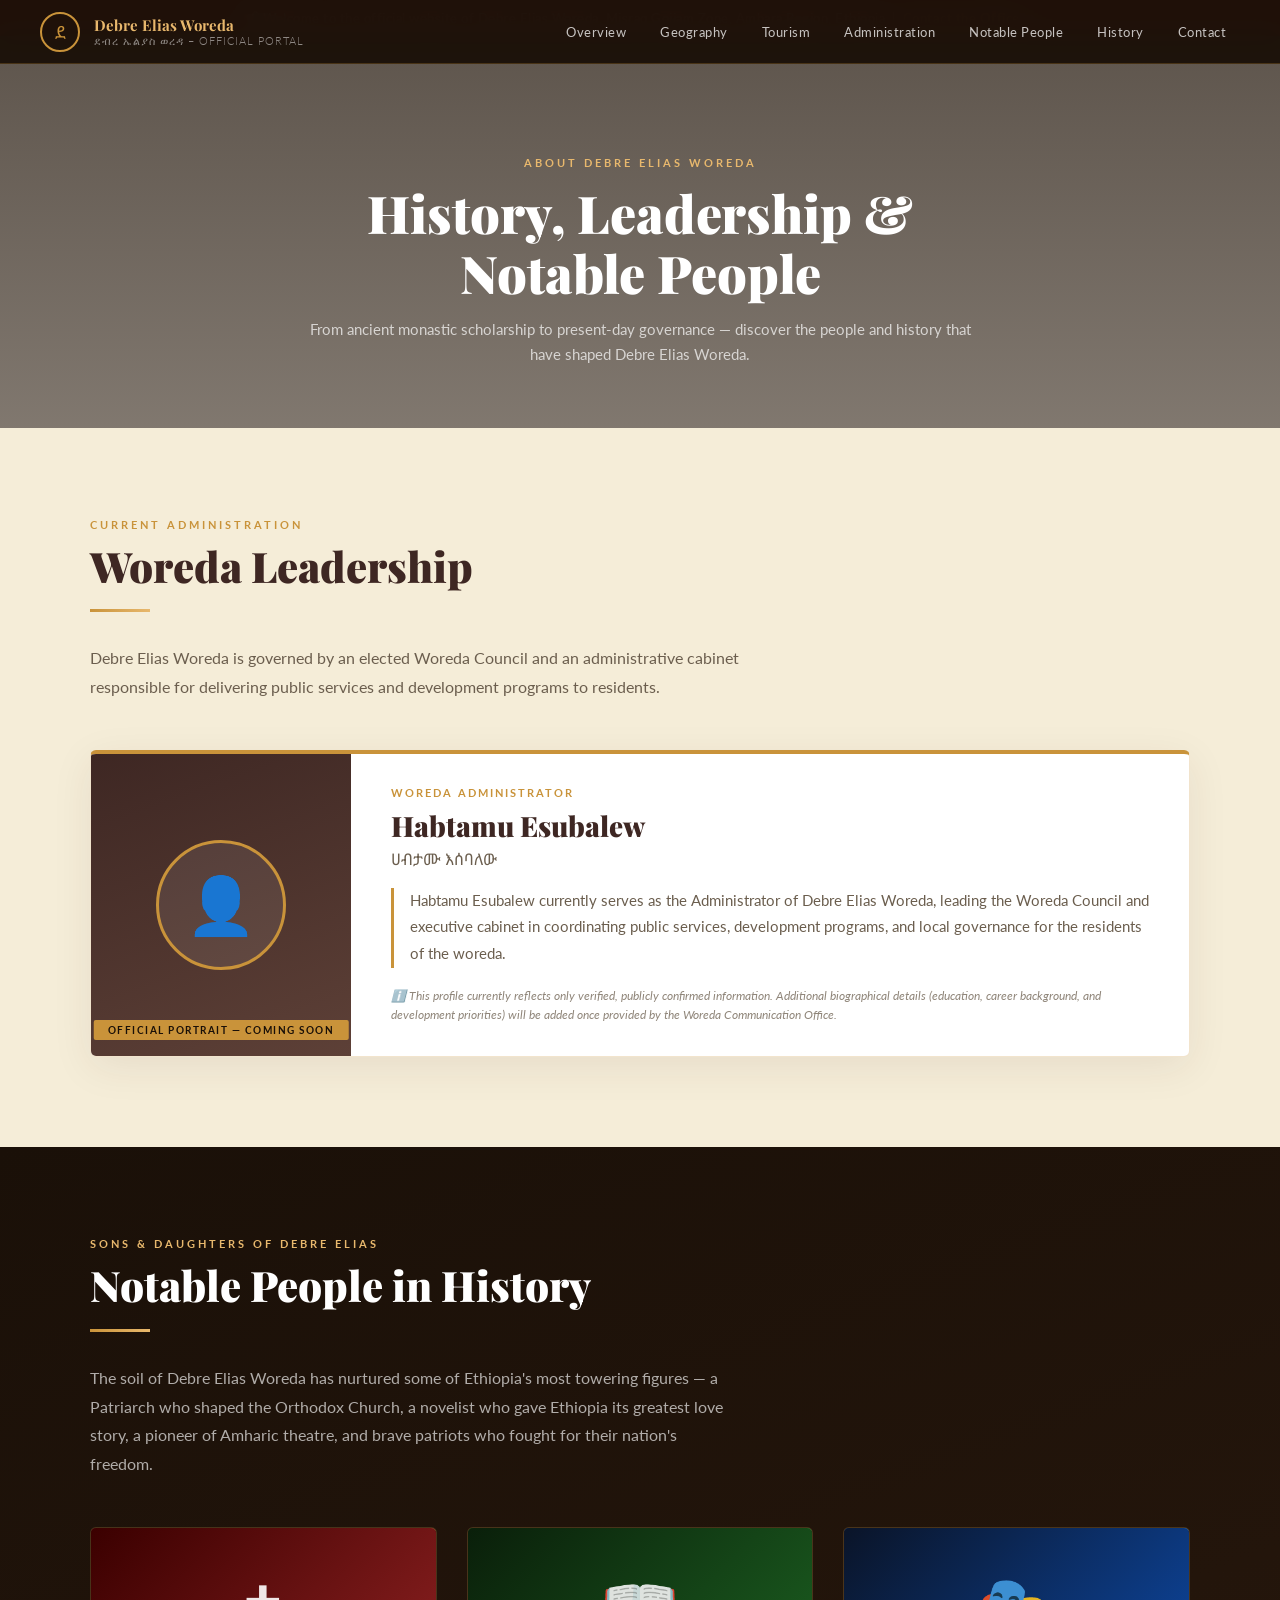
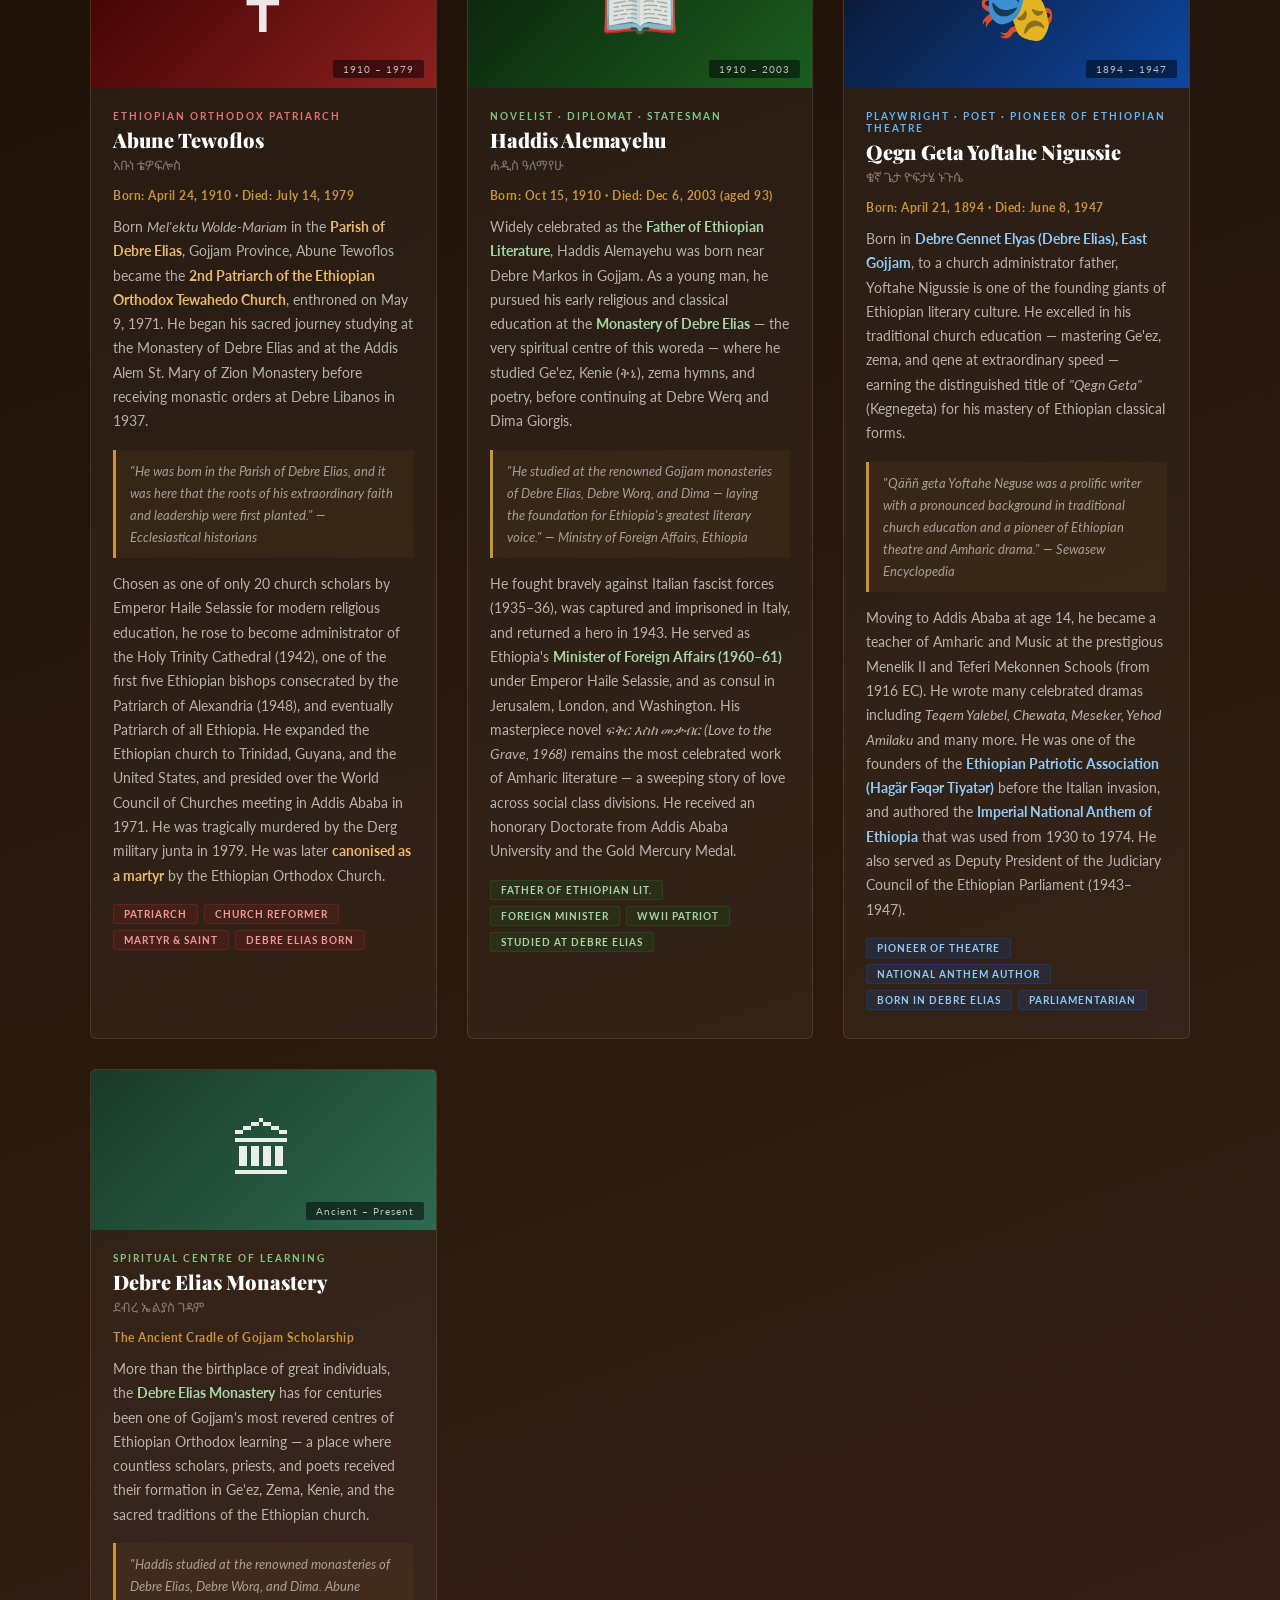
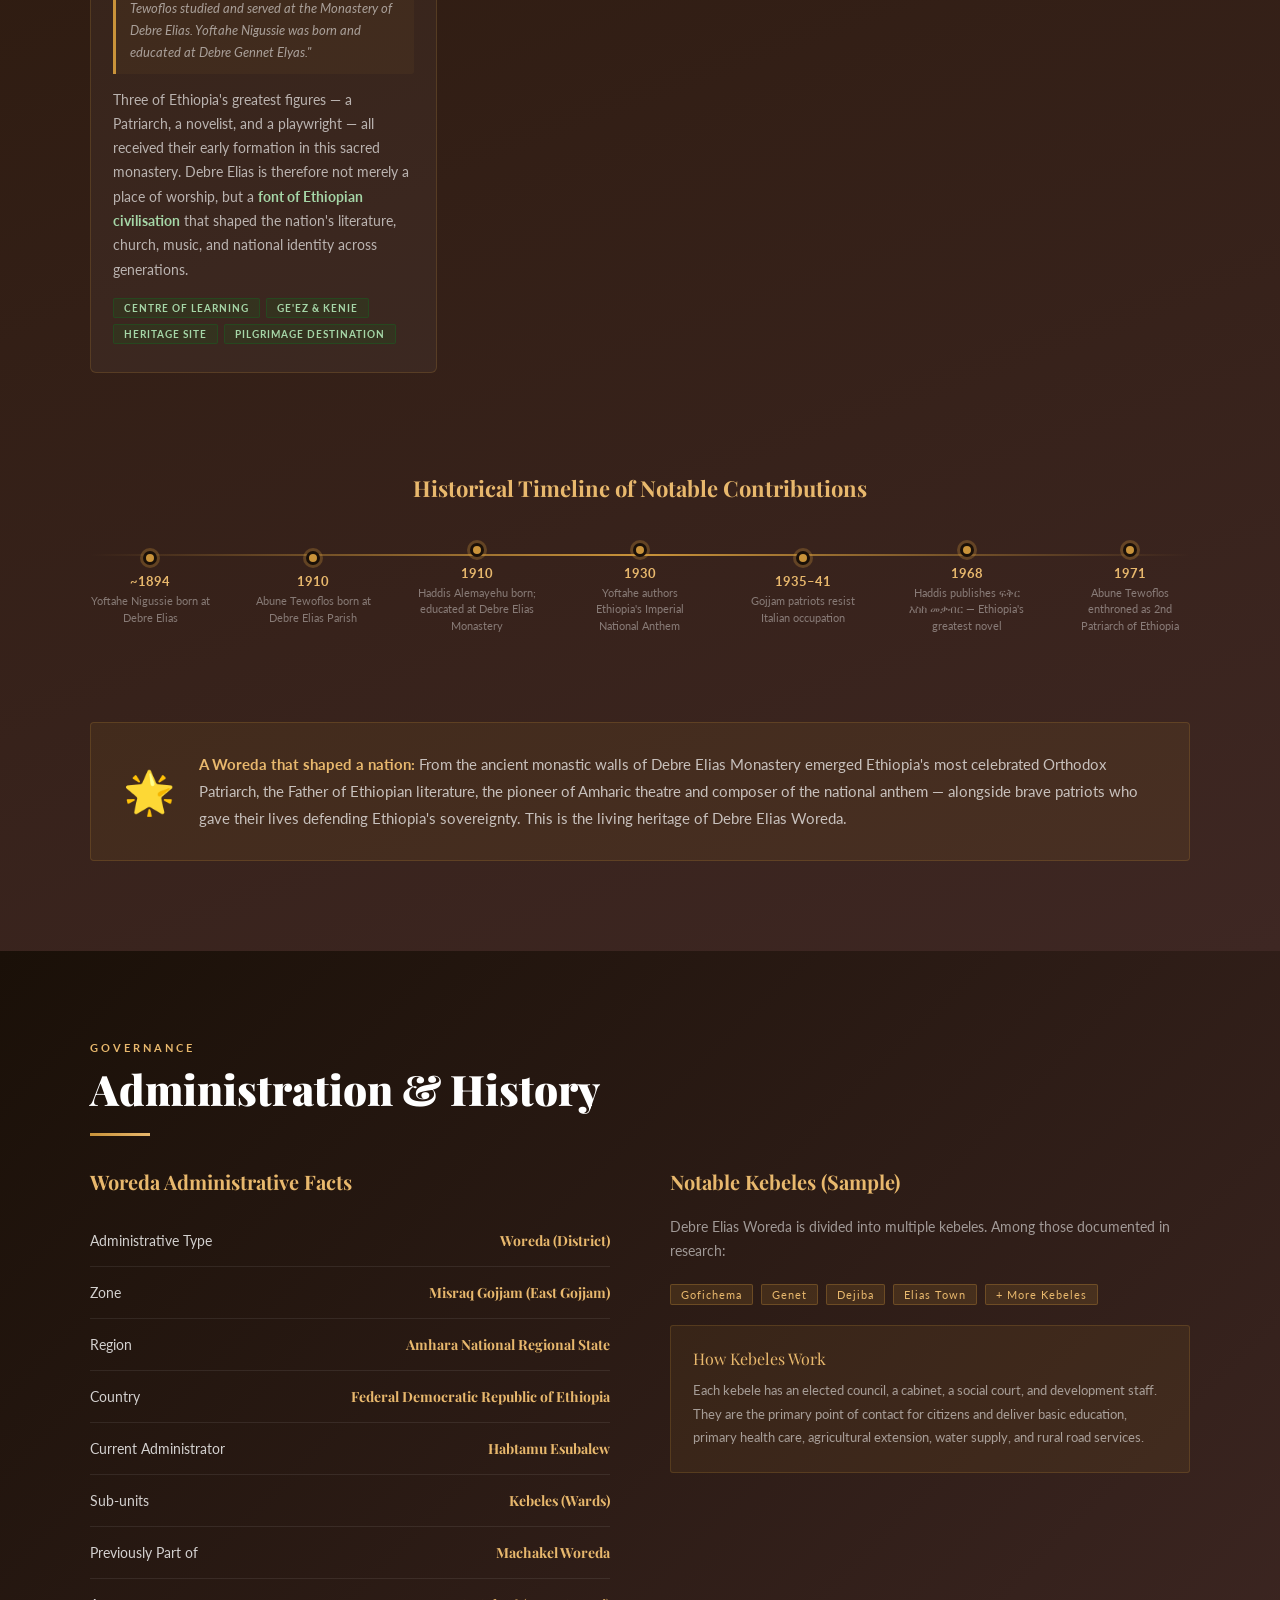
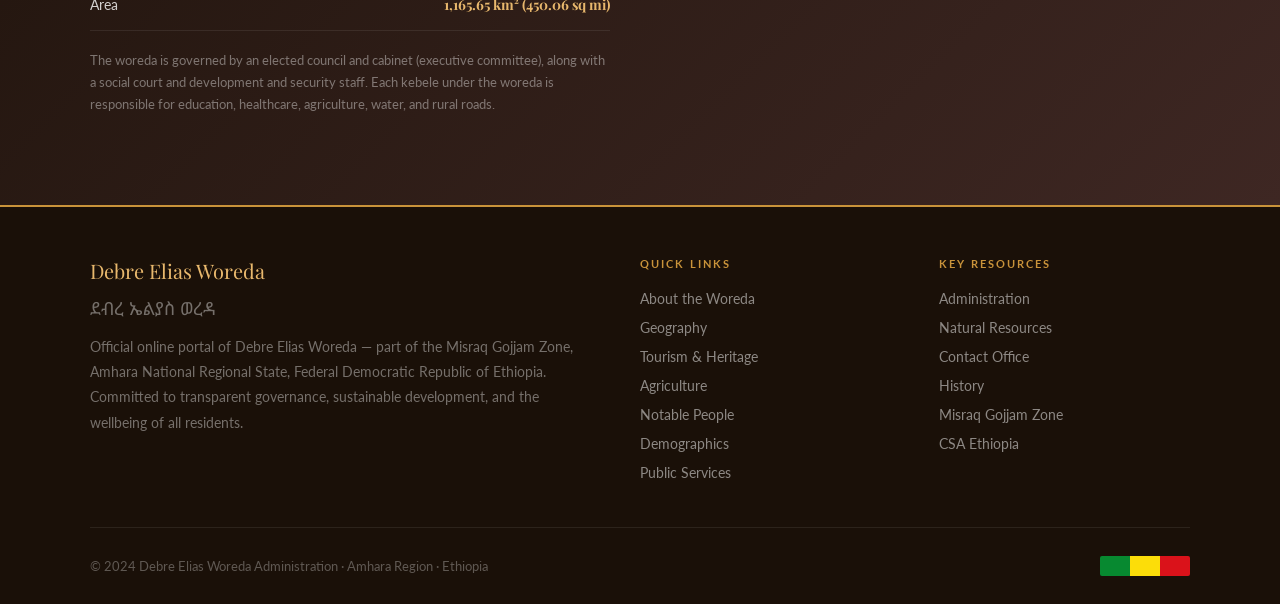
==== commit 1ec86cd0: "Update about.html" ====
--- a/about.html
+++ b/about.html
@@ -228,81 +228,6 @@
           </div>
         </div>
       </div>
-
-      <!-- 4. BELAY ZELEKE -->
-      <div class="person-card patriot">
-        <div class="person-avatar patriot">
-          <div class="person-icon">⚔</div>
-          <div class="person-era">1912 – 1945</div>
-        </div>
-        <div class="person-body">
-          <div class="person-role patriot">Arbegna · Patriot Leader · National Hero</div>
-          <div class="person-name">Belay Zeleke</div>
-          <div class="person-amharic">በላይ ዘለቀ</div>
-          <div class="person-dates">Born: 1912 · Died: March 27, 1945</div>
-          <p class="person-bio">
-            One of the most legendary Ethiopian patriots of the Italian occupation era, Belay Zeleke
-            was born in the <strong style="color:#CE93D8">Gojjam Province</strong> and became the fearsome commander of guerrilla
-            resistance forces across Gojjam and Wällo during and after the Italian occupation (1936–41).
-            Known as the "Robin Hood of Gojjam," he was a fierce defender of Ethiopian sovereignty
-            and the rights of the ordinary people.
-          </p>
-          <div class="person-quote">
-            "Belay Zeleke was the Ethiopian leader of the patriots in Gojjam and Wällo, who participated
-            in the resistance against the Italians during the occupation." — Wikipedia / Ethiopian Records
-          </div>
-          <p class="person-bio">
-            Fighting with immense bravery against the Italian fascist forces, Belay Zeleke became
-            a symbol of popular resistance and Ethiopian national pride in Gojjam. Even after liberation,
-            he continued to challenge authorities he perceived as unjust. He was executed in 1945 under
-            the Imperial government. He is revered today as a <strong style="color:#CE93D8">national martyr and folk hero</strong>,
-            his legend living on in Gojjam oral tradition and song.
-          </p>
-          <div class="person-tags">
-            <span class="person-tag patriot">Arbegna Patriot</span>
-            <span class="person-tag patriot">Gojjam Resistance</span>
-            <span class="person-tag patriot">Anti-Italian War</span>
-            <span class="person-tag patriot">National Hero</span>
-          </div>
-        </div>
-      </div>
-
-      <!-- 5. DEJAZMACH MENGESHA JEMBERE -->
-      <div class="person-card patriot">
-        <div class="person-avatar patriot">
-          <div class="person-icon">🛡</div>
-          <div class="person-era">1884 – 1950</div>
-        </div>
-        <div class="person-body">
-          <div class="person-role patriot">Dejazmach · Arbegna · Governor of Gojjam</div>
-          <div class="person-name">Dejazmach Mengesha Jembere</div>
-          <div class="person-amharic">ደጃዝማች መንገሻ ጀምበሬ</div>
-          <div class="person-dates">Born: May 24, 1884 · Died: August 15, 1950</div>
-          <p class="person-bio">
-            A distinguished nobleman and Patriot commander from <strong style="color:#CE93D8">Gojjam Province</strong>, Dejazmach
-            Mengesha Jembere led a proud contingent of Gojjam warriors at the Battle of Shire (1936)
-            against the invading Italian fascist forces. When Ethiopia fell to Italian occupation, he
-            returned to Gojjam and organised a resistance movement of some 5,000 fighters.
-          </p>
-          <div class="person-quote">
-            "Dejazmach Mengesha Jembere mobilized an army of around 5,000 and harassed Italian units
-            in Gojjam from mid to late 1937, keeping the fire of resistance burning." — Ethiopian history
-          </div>
-          <p class="person-bio">
-            His guerrilla campaign against the Italians in Gojjam was a significant chapter in Ethiopia's
-            liberation struggle. After the liberation of Ethiopia in 1941, Mengesha Jembere was appointed
-            <strong style="color:#CE93D8">Deputy Governor of Gojjam</strong> — a recognition of his heroic contribution to the nation's freedom.
-            He remains a celebrated figure in the Gojjam region's historical memory.
-          </p>
-          <div class="person-tags">
-            <span class="person-tag patriot">WWII Resistance</span>
-            <span class="person-tag patriot">Gojjam Arbegna</span>
-            <span class="person-tag patriot">Deputy Governor</span>
-            <span class="person-tag patriot">National Patriot</span>
-          </div>
-        </div>
-      </div>
-
       <!-- 6. THE DEBRE ELIAS MONASTERY SCHOLARS -->
       <div class="person-card author">
         <div class="person-avatar author" style="background:linear-gradient(135deg,#1a3a28,#2D6A4F);">
